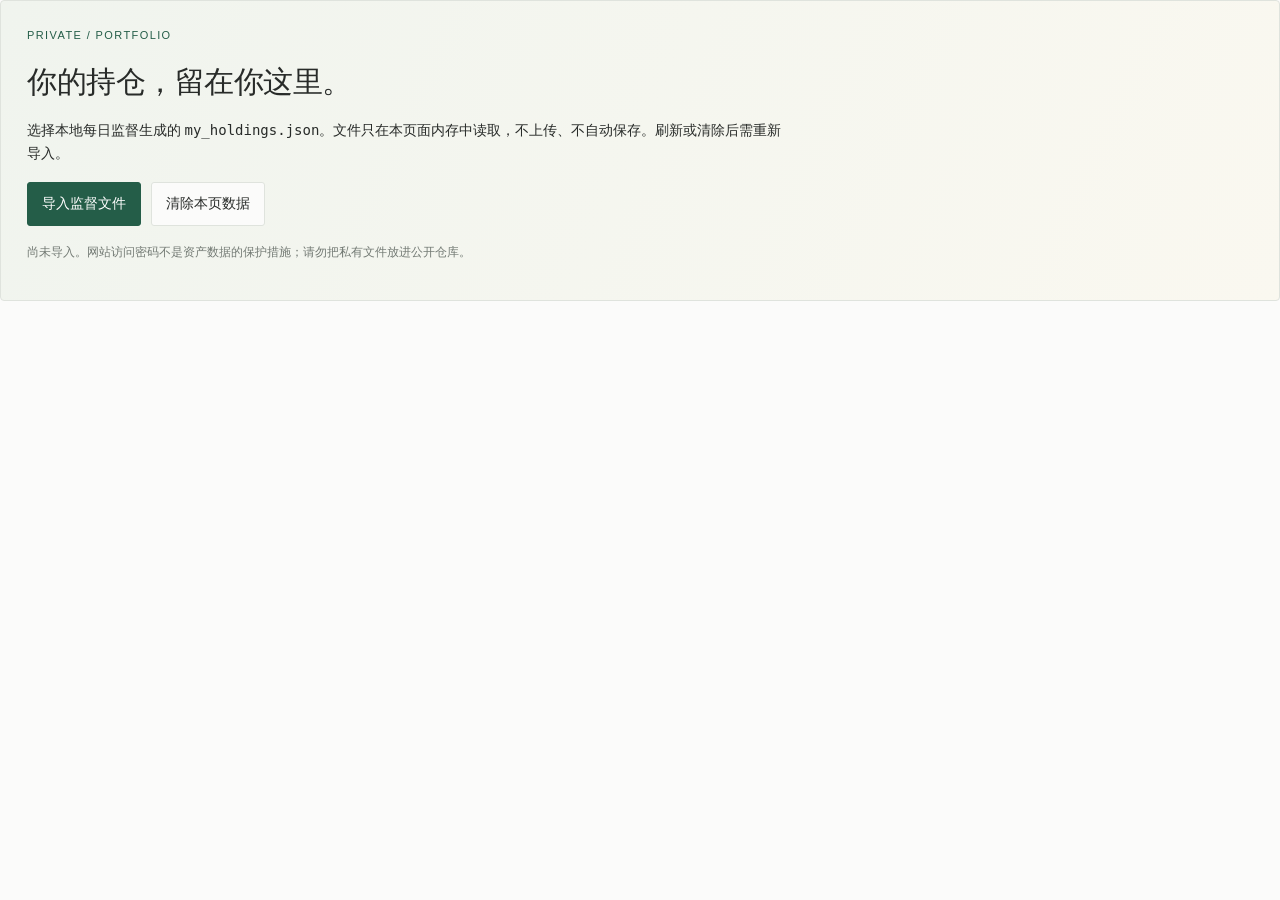
==== holdings.html @ e1827f98 "Add isolated private portfolio supervision viewer" ====
<!doctype html>
<html lang="zh-CN">
<head>
  <meta charset="utf-8">
  <meta name="viewport" content="width=device-width,initial-scale=1">
  <meta http-equiv="Content-Security-Policy" content="default-src 'none'; script-src 'self'; style-src 'self'; connect-src 'none'; img-src 'none'; font-src 'none'; form-action 'none'; base-uri 'none'">
  <title>我的持仓 · 私有查看器</title>
  <link rel="stylesheet" href="./holdings.css">
</head>
<body>
  <section class="import-panel" aria-labelledby="importTitle">
    <p class="kicker">PRIVATE / PORTFOLIO</p>
    <h1 id="importTitle">你的持仓，留在你这里。</h1>
    <p>选择本地每日监督生成的 <code>my_holdings.json</code>。文件只在本页面内存中读取，不上传、不自动保存。刷新或清除后需重新导入。</p>
    <div class="import-controls"><label class="file-button">导入监督文件<input id="fileInput" type="file" accept=".json,application/json"></label><button id="clear" type="button">清除本页数据</button></div>
    <p id="message" role="status" aria-live="polite">尚未导入。网站访问密码不是资产数据的保护措施；请勿把私有文件放进公开仓库。</p>
  </section>
  <main id="report" hidden>
    <div class="report-meta" id="meta"></div>
    <section class="metrics" aria-label="账户与风险预算">
      <article><span>已确认基准资产</span><strong id="baseline"></strong><small>含现金，不是实时自动估值</small></article>
      <article><span>允许亏损边界</span><strong id="budget"></strong><small>不是保本或止损保证</small></article>
      <article><span>基准后净亏损</span><strong id="loss"></strong><small>已扣除累计外部入出金</small></article>
      <article><span>剩余亏损预算</span><strong id="remaining"></strong><small id="lossStatus"></small></article>
    </section>
    <section class="risk-panel"><p class="kicker">01 / DAILY PRIORITIES</p><h2>今天先看这些</h2><p id="riskChange"></p><p id="scenario"></p><p id="dataNote" class="muted"></p><div id="priorities"></div><p id="plan" class="plan"></p></section>
    <section class="positions-panel"><div class="section-title"><div><p class="kicker">02 / FULL HOLDINGS</p><h2>完整资产清单</h2></div><span id="count"></span></div>
      <div class="filters"><label>搜索<input id="search" type="search" placeholder="名称或代码"></label><label>账户<select id="account"><option value="">全部账户</option></select></label><label>范围<select id="scope"><option value="">全部资产</option><option value="research">参与监督</option><option value="excluded">仅资产核算</option></select></label></div>
      <div class="table-scroll"><table><thead><tr><th>资产 / 代码</th><th>账户</th><th>基准金额 / 占比</th><th>持仓收益</th><th>建议 / 数据日期</th></tr></thead><tbody id="positions"></tbody></table></div>
      <p id="empty" hidden>没有匹配的资产。</p><p class="muted">同代码在不同账户保留独立记录，风险判断合并计算。历史持仓收益不是基准后的净亏损；累计收益不混入持仓收益。金额不会随网页行情自动变化。</p>
    </section>
    <details><summary>数据不足与异常</summary><ul id="issues"></ul></details>
    <footer>不是正式投资建议。交易前核对赎回费、申购状态、限购、持有不足7天的份额、公告、成交/确认时间、可卖数量、停牌与自身风险承受能力。无充分证据不交易。</footer>
  </main>
  <script src="./holdings-model.js"></script><script src="./holdings.js"></script>
</body>
</html>
---- holdings.css ----
:root{--ink:#282b29;--muted:#737a74;--line:#dfe3dd;--green:#245d48;--paper:#fbfbfa;--warm:#f4f3ed}*{box-sizing:border-box}body{margin:0;background:var(--paper);color:var(--ink);font:14px/1.7 Georgia,"Songti SC","SimSun",serif}h1,h2,p{margin:0 0 12px}h1{font-size:30px;font-weight:500;letter-spacing:-.5px}h2{font-size:23px;font-weight:500}.kicker{font:11px/1.5 Verdana,sans-serif;letter-spacing:1.4px;color:var(--green)}.import-panel{padding:26px;background:linear-gradient(115deg,#f0f4ee,#faf8f0);border:1px solid var(--line);border-radius:4px}.import-panel p{max-width:760px}button,.file-button{font:inherit;border:1px solid var(--line);padding:9px 14px;background:var(--paper);color:var(--ink);border-radius:3px;cursor:pointer}.file-button{background:var(--green);color:white;display:inline-block;border-color:var(--green);position:relative}.file-button:focus-within{outline:3px solid #90b9a0}.file-button input{position:absolute;inset:0;opacity:0;cursor:pointer;width:100%}button:focus-visible,input:focus-visible,select:focus-visible{outline:3px solid #90b9a0;outline-offset:2px}.import-controls{display:flex;gap:10px;flex-wrap:wrap;margin:16px 0}#message{font-size:12px;color:var(--muted)}.report-meta{color:var(--muted);margin:20px 0 8px}.metrics{display:grid;grid-template-columns:repeat(4,minmax(0,1fr));border-top:1px solid var(--ink);border-bottom:1px solid var(--line)}.metrics article{padding:20px 12px;border-right:1px solid var(--line)}.metrics article:last-child{border:0}.metrics span,.metrics small{display:block;color:var(--muted);font-size:12px}.metrics strong{display:block;font:26px/1.4 Georgia,serif;margin:8px 0}.risk-panel,.positions-panel{margin-top:30px}.priority{padding:16px 0;border-bottom:1px solid var(--line)}.priority strong{display:block}.priority p{margin:4px 0}.plan{padding:14px;background:var(--warm);margin-top:20px}.muted{color:var(--muted);font-size:12px}.section-title{display:flex;justify-content:space-between;align-items:center}.filters{display:flex;gap:14px;flex-wrap:wrap;margin:12px 0}.filters label{font-size:12px;color:var(--muted)}.filters input,.filters select{display:block;border:1px solid var(--line);background:white;font:14px/1.5 Georgia,"SimSun",serif;padding:8px;min-height:38px}.table-scroll{overflow:auto;max-height:580px;border-top:1px solid var(--ink)}table{border-collapse:collapse;width:100%;min-width:710px;text-align:left}th{position:sticky;top:0;background:var(--warm);color:var(--muted);font-weight:400;font-size:12px}td,th{padding:12px 10px;border-bottom:1px solid var(--line);vertical-align:top}td strong,td small{display:block}td small{font-size:12px;color:var(--muted)}td:nth-child(3),td:nth-child(4){font-family:Georgia,serif;white-space:nowrap}details{margin:24px 0}footer{padding:20px 0;border-top:1px solid var(--line);font-size:12px;color:var(--muted)}[hidden]{display:none!important}@media(max-width:700px){.import-panel{padding:18px}h1{font-size:25px}.metrics{grid-template-columns:repeat(2,minmax(0,1fr))}.metrics strong{font-size:22px}.metrics article{border-bottom:1px solid var(--line)}.filters label:first-child{width:100%}.filters input{width:100%}.filters label{flex:1}.filters select{width:100%}.table-scroll{max-height:620px}.section-title{align-items:end}.section-title h2{font-size:21px}}
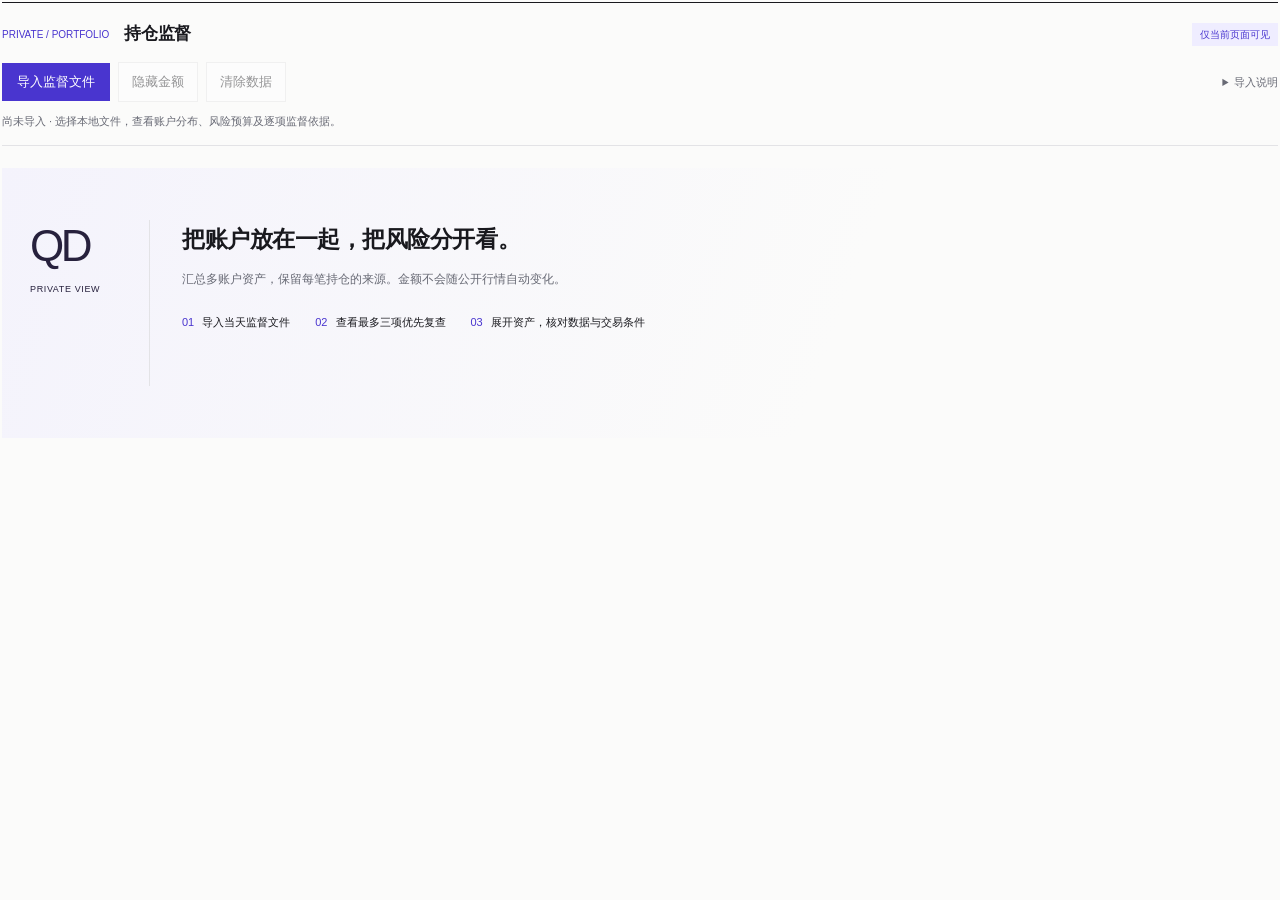
==== commit 438c26ac: "Upgrade private holdings UI to QD observation canvas" ====
--- a/holdings.html
+++ b/holdings.html
@@ -4,32 +4,40 @@
   <meta charset="utf-8">
   <meta name="viewport" content="width=device-width,initial-scale=1">
   <meta http-equiv="Content-Security-Policy" content="default-src 'none'; script-src 'self'; style-src 'self'; connect-src 'none'; img-src 'none'; font-src 'none'; form-action 'none'; base-uri 'none'">
-  <title>我的持仓 · 私有查看器</title>
+  <title>我的持仓 · QD个人观察台</title>
   <link rel="stylesheet" href="./holdings.css">
 </head>
 <body>
-  <section class="import-panel" aria-labelledby="importTitle">
-    <p class="kicker">PRIVATE / PORTFOLIO</p>
-    <h1 id="importTitle">你的持仓，留在你这里。</h1>
-    <p>选择本地每日监督生成的 <code>my_holdings.json</code>。文件只在本页面内存中读取，不上传、不自动保存。刷新或清除后需重新导入。</p>
-    <div class="import-controls"><label class="file-button">导入监督文件<input id="fileInput" type="file" accept=".json,application/json"></label><button id="clear" type="button">清除本页数据</button></div>
-    <p id="message" role="status" aria-live="polite">尚未导入。网站访问密码不是资产数据的保护措施；请勿把私有文件放进公开仓库。</p>
+  <h1 class="sr-only">我的持仓：私有每日监督</h1>
+  <header class="import-panel">
+    <div class="import-heading"><div><span class="section-index">PRIVATE / PORTFOLIO</span><h2>持仓监督</h2></div><span class="privacy-tag">仅当前页面可见</span></div>
+    <div class="import-controls"><label class="file-button">导入监督文件<input id="fileInput" type="file" accept=".json,application/json" aria-label="导入监督文件"></label><button id="mask" type="button" aria-pressed="false" disabled>隐藏金额</button><button id="clear" type="button" disabled>清除数据</button><details class="import-help"><summary>导入说明</summary><p>选择本地每日监督生成的 <code>my_holdings.json</code>。只在内存中读取，不上传、不自动保存，刷新或关闭后需重新导入。网站访问密码不是资产数据的保护措施，请勿把私有文件放进公开仓库。</p></details></div>
+    <p id="message" role="status" aria-live="polite">尚未导入 · 选择本地文件，查看账户分布、风险预算及逐项监督依据。</p>
+  </header>
+  <section id="welcome" class="welcome" aria-label="导入前说明">
+    <div class="welcome-mark" aria-hidden="true">QD<span>PRIVATE VIEW</span></div><div><h2>把账户放在一起，把风险分开看。</h2><p>汇总多账户资产，保留每笔持仓的来源。金额不会随公开行情自动变化。</p><ol><li><b>01</b>导入当天监督文件</li><li><b>02</b>查看最多三项优先复查</li><li><b>03</b>展开资产，核对数据与交易条件</li></ol></div>
   </section>
   <main id="report" hidden>
-    <div class="report-meta" id="meta"></div>
+    <div class="report-meta"><span id="meta"></span><span id="runStatus" class="status-tag"></span></div>
     <section class="metrics" aria-label="账户与风险预算">
-      <article><span>已确认基准资产</span><strong id="baseline"></strong><small>含现金，不是实时自动估值</small></article>
-      <article><span>允许亏损边界</span><strong id="budget"></strong><small>不是保本或止损保证</small></article>
-      <article><span>基准后净亏损</span><strong id="loss"></strong><small>已扣除累计外部入出金</small></article>
-      <article><span>剩余亏损预算</span><strong id="remaining"></strong><small id="lossStatus"></small></article>
+      <article><span>已确认基准资产 · 元</span><strong id="baseline"></strong><small>含现金，不是实时自动估值</small></article>
+      <article><span>允许亏损边界 · 元</span><strong id="budget"></strong><small>不是保本或止损保证</small></article>
+      <article><span>基准后净亏损 · 元</span><strong id="loss"></strong><small>已扣除累计外部入出金</small></article>
+      <article><span>剩余亏损预算 · 元</span><strong id="remaining" class="accent-number"></strong><small id="lossStatus"></small></article>
     </section>
-    <section class="risk-panel"><p class="kicker">01 / DAILY PRIORITIES</p><h2>今天先看这些</h2><p id="riskChange"></p><p id="scenario"></p><p id="dataNote" class="muted"></p><div id="priorities"></div><p id="plan" class="plan"></p></section>
-    <section class="positions-panel"><div class="section-title"><div><p class="kicker">02 / FULL HOLDINGS</p><h2>完整资产清单</h2></div><span id="count"></span></div>
-      <div class="filters"><label>搜索<input id="search" type="search" placeholder="名称或代码"></label><label>账户<select id="account"><option value="">全部账户</option></select></label><label>范围<select id="scope"><option value="">全部资产</option><option value="research">参与监督</option><option value="excluded">仅资产核算</option></select></label></div>
-      <div class="table-scroll"><table><thead><tr><th>资产 / 代码</th><th>账户</th><th>基准金额 / 占比</th><th>持仓收益</th><th>建议 / 数据日期</th></tr></thead><tbody id="positions"></tbody></table></div>
-      <p id="empty" hidden>没有匹配的资产。</p><p class="muted">同代码在不同账户保留独立记录，风险判断合并计算。历史持仓收益不是基准后的净亏损；累计收益不混入持仓收益。金额不会随网页行情自动变化。</p>
+    <div class="overview-grid">
+      <section class="risk-panel" aria-labelledby="riskTitle"><div class="section-title"><h2 id="riskTitle"><span class="section-index">01 /</span> 今日优先复查</h2><span class="muted">最多3项 · 每天1小时</span></div><p id="riskChange"></p><div class="budget-line"><span id="budgetLabel"></span><progress id="budgetMeter" max="100" value="0" aria-label="亏损预算使用比例"></progress></div><div id="priorities"></div><details class="support-note"><summary>压力情景与数据口径</summary><p id="scenario"></p><p id="dataNote"></p><p id="lossNote"></p></details><details class="support-note"><summary>我的每日复查安排</summary><p id="plan"></p></details></section>
+      <section class="allocation-panel" aria-labelledby="allocationTitle"><div class="section-title"><h2 id="allocationTitle">账户分布</h2><span class="muted">占全部基准资产</span></div><div id="allocation"></div><p class="muted">点击账户可筛选下方清单。上方风险预算始终为完整组合口径。</p><p id="cashNote" class="muted"></p></section>
+    </div>
+    <section id="positionsSection" class="positions-panel" aria-labelledby="positionsTitle">
+      <div class="section-title"><h2 id="positionsTitle">资产清单 <span id="count" class="heading-count"></span></h2><button id="resetFilters" class="text-button" type="button">恢复全部</button></div>
+      <div class="filters"><div class="search-sort"><label class="search-box"><span class="sr-only">搜索资产</span><span class="search-glyph" aria-hidden="true">⌕</span><input id="search" type="search" placeholder="搜索名称、代码或账户" autocomplete="off"></label><label><span class="sr-only">资产排序</span><select id="sort"><option value="amount-desc">金额 ↓</option><option value="amount-asc">金额 ↑</option><option value="profit-asc">持仓收益 ↑</option><option value="profit-desc">持仓收益 ↓</option><option value="name">名称</option></select></label></div><div class="selectors"><label><span class="sr-only">账户</span><select id="account"><option value="">全部账户</option></select></label><label><span class="sr-only">监督范围</span><select id="scope"><option value="">全部范围</option><option value="research">参与监督</option><option value="excluded">仅资产核算</option></select></label></div></div>
+      <div id="types" class="type-filters" role="group" aria-label="资产类别"><button type="button" data-type="" aria-pressed="true">全部</button><button type="button" data-type="stock" aria-pressed="false">股票</button><button type="button" data-type="fund" aria-pressed="false">基金</button><button type="button" data-type="etf" aria-pressed="false">ETF</button><button type="button" data-type="gold" aria-pressed="false">黄金</button><button type="button" data-type="other" aria-pressed="false">其他核算</button></div>
+      <div class="list-head"><span>资产 / 账户 · 点击展开依据</span><span>基准金额 / 持仓收益</span></div><div id="positions" class="asset-list"></div>
+      <div id="empty" class="empty-result" hidden><p>没有匹配的资产</p><button id="emptyReset" type="button">清除筛选</button></div>
+      <p class="muted list-note" id="filterSummary" aria-live="polite"></p><p class="muted">同代码跨账户保留独立记录，风险判断合并计算。历史持仓收益不是基准后净亏损；累计收益单独标注。金额是截图基准，不随网页行情重估。</p>
     </section>
-    <details><summary>数据不足与异常</summary><ul id="issues"></ul></details>
+    <details class="issues-panel"><summary>数据不足与异常 <span id="issueCount"></span></summary><ul id="issues"></ul></details>
     <footer>不是正式投资建议。交易前核对赎回费、申购状态、限购、持有不足7天的份额、公告、成交/确认时间、可卖数量、停牌与自身风险承受能力。无充分证据不交易。</footer>
   </main>
   <script src="./holdings-model.js"></script><script src="./holdings.js"></script>
--- a/holdings.css
+++ b/holdings.css
@@ -1 +1,12 @@
-:root{--ink:#282b29;--muted:#737a74;--line:#dfe3dd;--green:#245d48;--paper:#fbfbfa;--warm:#f4f3ed}*{box-sizing:border-box}body{margin:0;background:var(--paper);color:var(--ink);font:14px/1.7 Georgia,"Songti SC","SimSun",serif}h1,h2,p{margin:0 0 12px}h1{font-size:30px;font-weight:500;letter-spacing:-.5px}h2{font-size:23px;font-weight:500}.kicker{font:11px/1.5 Verdana,sans-serif;letter-spacing:1.4px;color:var(--green)}.import-panel{padding:26px;background:linear-gradient(115deg,#f0f4ee,#faf8f0);border:1px solid var(--line);border-radius:4px}.import-panel p{max-width:760px}button,.file-button{font:inherit;border:1px solid var(--line);padding:9px 14px;background:var(--paper);color:var(--ink);border-radius:3px;cursor:pointer}.file-button{background:var(--green);color:white;display:inline-block;border-color:var(--green);position:relative}.file-button:focus-within{outline:3px solid #90b9a0}.file-button input{position:absolute;inset:0;opacity:0;cursor:pointer;width:100%}button:focus-visible,input:focus-visible,select:focus-visible{outline:3px solid #90b9a0;outline-offset:2px}.import-controls{display:flex;gap:10px;flex-wrap:wrap;margin:16px 0}#message{font-size:12px;color:var(--muted)}.report-meta{color:var(--muted);margin:20px 0 8px}.metrics{display:grid;grid-template-columns:repeat(4,minmax(0,1fr));border-top:1px solid var(--ink);border-bottom:1px solid var(--line)}.metrics article{padding:20px 12px;border-right:1px solid var(--line)}.metrics article:last-child{border:0}.metrics span,.metrics small{display:block;color:var(--muted);font-size:12px}.metrics strong{display:block;font:26px/1.4 Georgia,serif;margin:8px 0}.risk-panel,.positions-panel{margin-top:30px}.priority{padding:16px 0;border-bottom:1px solid var(--line)}.priority strong{display:block}.priority p{margin:4px 0}.plan{padding:14px;background:var(--warm);margin-top:20px}.muted{color:var(--muted);font-size:12px}.section-title{display:flex;justify-content:space-between;align-items:center}.filters{display:flex;gap:14px;flex-wrap:wrap;margin:12px 0}.filters label{font-size:12px;color:var(--muted)}.filters input,.filters select{display:block;border:1px solid var(--line);background:white;font:14px/1.5 Georgia,"SimSun",serif;padding:8px;min-height:38px}.table-scroll{overflow:auto;max-height:580px;border-top:1px solid var(--ink)}table{border-collapse:collapse;width:100%;min-width:710px;text-align:left}th{position:sticky;top:0;background:var(--warm);color:var(--muted);font-weight:400;font-size:12px}td,th{padding:12px 10px;border-bottom:1px solid var(--line);vertical-align:top}td strong,td small{display:block}td small{font-size:12px;color:var(--muted)}td:nth-child(3),td:nth-child(4){font-family:Georgia,serif;white-space:nowrap}details{margin:24px 0}footer{padding:20px 0;border-top:1px solid var(--line);font-size:12px;color:var(--muted)}[hidden]{display:none!important}@media(max-width:700px){.import-panel{padding:18px}h1{font-size:25px}.metrics{grid-template-columns:repeat(2,minmax(0,1fr))}.metrics strong{font-size:22px}.metrics article{border-bottom:1px solid var(--line)}.filters label:first-child{width:100%}.filters input{width:100%}.filters label{flex:1}.filters select{width:100%}.table-scroll{max-height:620px}.section-title{align-items:end}.section-title h2{font-size:21px}}
+/* Match QD's existing quiet data canvas; keep private rendering self-contained. */
+.priority-head button span:not(:first-child){color:var(--ink);font-size:12px;font-weight:600}
+:root{--bg:#fbfbfa;--surface:#fff;--ink:#19191e;--muted:#686a75;--line:#e3e3e6;--accent:#4935cf;--accent-soft:#efedff;--rise:#c54858;--fall:#16876e;--amber:#a87326}
+*{box-sizing:border-box}body{margin:0;padding:2px;color:var(--ink);background:var(--bg);font:13px/1.7 "Microsoft YaHei UI","PingFang SC",sans-serif}h2,p{margin:0}h2{font-size:17px;font-weight:650;letter-spacing:-.02em}button,input,select,summary{font:inherit}button,input,select{border:1px solid var(--line);border-radius:0;background:var(--surface);color:var(--ink)}button,summary{cursor:pointer}button{padding:8px 13px;min-height:38px}button:hover:not(:disabled){color:var(--accent);background:var(--accent-soft)}button:disabled{opacity:.45;cursor:default}button:focus-visible,input:focus-visible,select:focus-visible,summary:focus-visible,.file-button:focus-within{outline:2px solid var(--accent);outline-offset:3px}.sr-only{position:absolute;width:1px;height:1px;padding:0;margin:-1px;overflow:hidden;clip:rect(0,0,0,0);white-space:nowrap;border:0}[hidden]{display:none!important}
+.import-panel{border-top:1px solid var(--ink);border-bottom:1px solid var(--line);padding:17px 0 14px}.import-heading,.section-title,.report-meta{display:flex;align-items:center;justify-content:space-between;gap:15px}.import-heading>div{display:flex;align-items:center;gap:15px}.section-index{font-size:10px;font-weight:500;color:var(--accent)}.privacy-tag{font-size:10px;color:var(--accent);background:var(--accent-soft);padding:3px 8px}.import-controls{display:flex;gap:8px;align-items:center;flex-wrap:wrap;margin-top:13px}.file-button{position:relative;display:inline-flex;align-items:center;min-height:38px;padding:7px 15px;color:white;background:var(--accent);cursor:pointer}.file-button input{position:absolute;inset:0;opacity:0;width:100%;cursor:pointer}.file-button:hover{background:#3925b6}.import-help{position:relative;margin-left:auto;font-size:11px;color:var(--muted)}.import-help summary{padding:9px 0}.import-help p{max-width:420px;margin-top:10px}.import-help[open]{flex-basis:100%;margin:0}#message{font-size:11px;color:var(--muted);margin-top:10px;overflow-wrap:anywhere}#message.error{color:var(--rise)}
+.welcome{display:grid;grid-template-columns:120px minmax(0,1fr);gap:32px;padding:52px 28px;min-height:270px;background:linear-gradient(110deg,#f4f3fc,transparent 65%);margin-top:22px}.welcome-mark{font-size:44px;letter-spacing:-.08em;line-height:1.2;color:#27213d;border-right:1px solid var(--line);padding-right:25px}.welcome-mark span{display:block;font-size:9px;letter-spacing:.07em;margin-top:12px}.welcome h2{font-size:23px;margin-bottom:10px}.welcome p{color:var(--muted);font-size:12px}.welcome ol{padding:0;margin:24px 0 0;list-style:none;display:flex;gap:25px;flex-wrap:wrap;font-size:11px}.welcome b{color:var(--accent);font-weight:500;margin-right:8px}
+.report-meta{font-size:10px;color:var(--muted);margin:18px 0 10px;flex-wrap:wrap}.status-tag{padding:2px 7px;background:var(--accent-soft);color:var(--accent)}.status-tag.warning{background:#faf2e5;color:var(--amber)}.metrics{display:grid;grid-template-columns:repeat(4,minmax(0,1fr));border-top:1px solid var(--ink);border-bottom:1px solid var(--line)}.metrics article{padding:20px 16px 20px 0;margin-right:20px;border-right:1px solid var(--line);min-width:0}.metrics article:last-child{border:0;margin:0}.metrics span,.metrics small{display:block;color:var(--muted);font-size:10px}.metrics strong{display:block;font-size:clamp(20px,2.3vw,31px);font-weight:500;letter-spacing:-.05em;font-variant-numeric:tabular-nums;margin:9px 0 5px;overflow-wrap:anywhere}.metrics .accent-number{color:var(--accent)}.overview-grid{display:grid;grid-template-columns:minmax(0,1.65fr) minmax(230px,.85fr);gap:36px;margin:30px 0}.section-title{margin-bottom:15px}.section-title .section-index{margin-right:7px}.muted{font-size:11px;color:var(--muted)}#riskChange{font-size:12px;margin-bottom:12px}.budget-line{display:flex;align-items:center;gap:15px;font-size:10px;color:var(--muted);margin-bottom:12px}.budget-line progress{flex:1;min-width:30px;height:4px;accent-color:var(--accent)}progress::-webkit-progress-bar{background:var(--line)}progress::-webkit-progress-value{background:var(--accent)}
+.priority{border-top:1px solid var(--line);padding:12px 0}.priority-head{display:flex;align-items:center;justify-content:space-between;gap:12px}.priority-head button{border:0;background:transparent;padding:2px 0;min-height:32px;text-align:left;font-size:12px;font-weight:600}.priority-head button:hover{background:transparent;text-decoration:underline}.priority-head button span{color:var(--muted);font-size:10px;font-weight:400;margin-right:6px}.badge{display:inline-block;max-width:240px;font-size:10px;padding:2px 6px;background:var(--accent-soft);color:var(--accent)}.badge.warning{background:#faf2e5;color:var(--amber)}.badge.neutral{background:#f0f0f2;color:var(--muted)}.priority>p{font-size:11px;color:var(--muted);margin-top:4px}.support-note{margin-top:12px;color:var(--muted);font-size:11px}.support-note summary{padding:4px 0}.support-note p{margin-top:8px;overflow-wrap:anywhere}.allocation-panel{border-left:1px solid var(--line);padding-left:26px}.allocation-panel>p{margin-top:13px}.account-row{border:0;border-top:1px solid var(--line);background:transparent;width:100%;text-align:left;padding:12px 0}.account-row[aria-pressed=true]{color:var(--accent);background:var(--accent-soft)}.account-row>span{display:flex;justify-content:space-between;gap:10px;font-size:11px}.account-row small{display:block;color:var(--muted);font-size:10px;margin-top:5px}.account-row meter{display:block;width:100%;height:5px;margin-top:9px;appearance:none}meter::-webkit-meter-bar{background:var(--line);border:0;border-radius:0;height:4px}meter::-webkit-meter-optimum-value{background:var(--accent)}meter::-moz-meter-bar{background:var(--accent)}
+.positions-panel{border-top:1px solid var(--ink);padding-top:18px;scroll-margin-top:15px}.heading-count{font-size:11px;font-weight:400;color:var(--muted);margin-left:8px}.text-button{border:0;background:transparent;min-height:32px;font-size:11px;padding:3px 0;color:var(--muted)}.filters{display:flex;justify-content:space-between;gap:15px;flex-wrap:wrap;margin-bottom:10px}.search-sort,.selectors{display:flex;gap:8px;align-items:center;min-width:0}.search-box{display:block;position:relative}.search-glyph{position:absolute;left:11px;top:5px;color:var(--accent);font-size:20px}.search-box input{height:38px;width:260px;max-width:100%;padding:6px 10px 6px 33px;font-size:11px}.filters select{min-height:38px;max-width:240px;padding:7px;font-size:11px}.type-filters{display:flex;gap:17px;border-bottom:1px solid var(--line);overflow-x:auto}.type-filters button{border:0;border-bottom:2px solid transparent;background:transparent;color:var(--muted);padding:8px 0;white-space:nowrap;font-size:11px}.type-filters button[aria-pressed=true]{color:var(--accent);border-bottom-color:var(--accent);font-weight:600}.list-head{display:flex;justify-content:space-between;font-size:10px;color:var(--muted);padding:12px 0;border-bottom:1px solid var(--line)}.asset-card{border-bottom:1px solid var(--line)}.asset-card>summary{list-style:none;display:grid;grid-template-columns:minmax(0,1fr) 190px;gap:18px;align-items:center;padding:18px 0}.asset-card>summary::-webkit-details-marker{display:none}.asset-card>summary:hover{background:#f8f7ff}.asset-name{font-size:12px;font-weight:600;display:block}.asset-name::before{content:'+';color:var(--accent);margin-right:10px;font-weight:400}.asset-card[open] .asset-name::before{content:'−'}.asset-meta{display:block;margin-top:6px;font-size:10px;color:var(--muted)}.asset-meta .badge{margin-left:8px}.asset-values{text-align:right;font-variant-numeric:tabular-nums}.asset-values strong{display:block;font-size:17px;font-weight:500;letter-spacing:-.03em}.asset-values small{display:block;font-size:11px;margin-top:4px}.positive{color:var(--rise)}.negative{color:var(--fall)}.asset-detail{border:1px solid var(--line);background:var(--surface);padding:20px;margin-bottom:18px;display:grid;grid-template-columns:minmax(0,1.3fr) minmax(0,1fr);gap:26px;animation:reveal .18s ease}.asset-detail h3{font-size:12px;margin:0 0 10px}.asset-detail p{font-size:11px;line-height:1.9;margin:8px 0;overflow-wrap:anywhere}.asset-detail dl{display:grid;grid-template-columns:110px minmax(0,1fr);font-size:11px;gap:8px 12px;margin:0}.asset-detail dt{color:var(--muted)}.asset-detail dd{margin:0;overflow-wrap:anywhere}.detail-note{color:var(--muted)}.list-note{padding:12px 0}.empty-result{text-align:center;padding:35px;color:var(--muted)}.empty-result button{margin-top:15px}.issues-panel{font-size:11px;margin:24px 0}.issues-panel summary{padding:12px 0;border-top:1px solid var(--line)}.issues-panel li{margin:7px 0;overflow-wrap:anywhere}footer{font-size:10px;color:var(--muted);border-top:1px solid var(--line);padding:17px 0 25px}
+@keyframes reveal{from{opacity:.4;transform:translateY(-3px)}to{opacity:1;transform:none}}@media(prefers-reduced-motion:reduce){.asset-detail{animation:none}}
+@media(max-width:900px){.metrics strong{font-size:23px}.metrics article{margin-right:10px;padding-right:8px}.overview-grid{gap:22px;grid-template-columns:minmax(0,1.4fr) minmax(190px,.8fr)}.allocation-panel{padding-left:18px}}
+@media(max-width:700px){body{padding:1px}.import-heading{align-items:flex-start}.import-heading>div{display:block}.section-index{font-size:9px}.import-heading h2{margin-top:4px}.privacy-tag{font-size:9px}.import-controls{gap:6px}button,.file-button{min-height:42px;font-size:11px;padding:8px 11px}.import-help{margin-left:0}.import-help summary{min-height:42px;display:flex;align-items:center}.welcome{grid-template-columns:1fr;gap:20px;padding:28px 15px}.welcome-mark{font-size:28px;border:0}.welcome-mark span{display:inline-block;margin-left:12px;font-size:9px}.welcome h2{font-size:18px}.welcome ol{display:grid;gap:12px;margin-top:20px}.metrics{grid-template-columns:repeat(2,minmax(0,1fr))}.metrics article{padding:13px 10px;margin:0;border-bottom:1px solid var(--line)}.metrics article:nth-child(2){border-right:0}.metrics article:nth-child(n+3){border-bottom:0}.metrics strong{font-size:22px;margin:6px 0}.metrics span,.metrics small{font-size:9px}.overview-grid{grid-template-columns:1fr;gap:22px;margin:22px 0}.allocation-panel{padding:0;border:0}.allocation-panel .section-title{margin-bottom:5px}.account-row{padding:10px 0}.section-title{gap:8px}.section-title h2{font-size:15px}.section-title>.muted{font-size:9px}.priority-head{align-items:flex-start}.priority-head button{font-size:11px}.badge{font-size:9px;max-width:150px}.priority p{font-size:10px}.search-sort{width:100%}.search-box{flex:1;min-width:0}.search-box input{width:100%;font-size:16px;min-height:42px}.filters{gap:8px}.filters select{min-height:42px;max-width:100%;font-size:12px}.selectors{width:100%}.selectors label{flex:1;min-width:0}.selectors select{width:100%}.type-filters{gap:22px}.type-filters button{min-height:42px;padding:8px 0}.asset-card>summary{grid-template-columns:minmax(0,1fr) 110px;gap:10px;padding:15px 0}.asset-name{font-size:11px;line-height:1.6}.asset-name::before{margin-right:5px}.asset-meta{font-size:9px;line-height:1.8}.asset-meta .badge{display:block;width:fit-content;margin:5px 0 0}.asset-values strong{font-size:15px}.asset-values small{font-size:10px}.asset-detail{grid-template-columns:1fr;gap:18px;padding:14px}.asset-detail dl{grid-template-columns:95px minmax(0,1fr);font-size:10px}.asset-detail p{font-size:10px}.list-head{font-size:9px}.support-note{font-size:10px}.report-meta{font-size:9px}.status-tag{white-space:nowrap}}
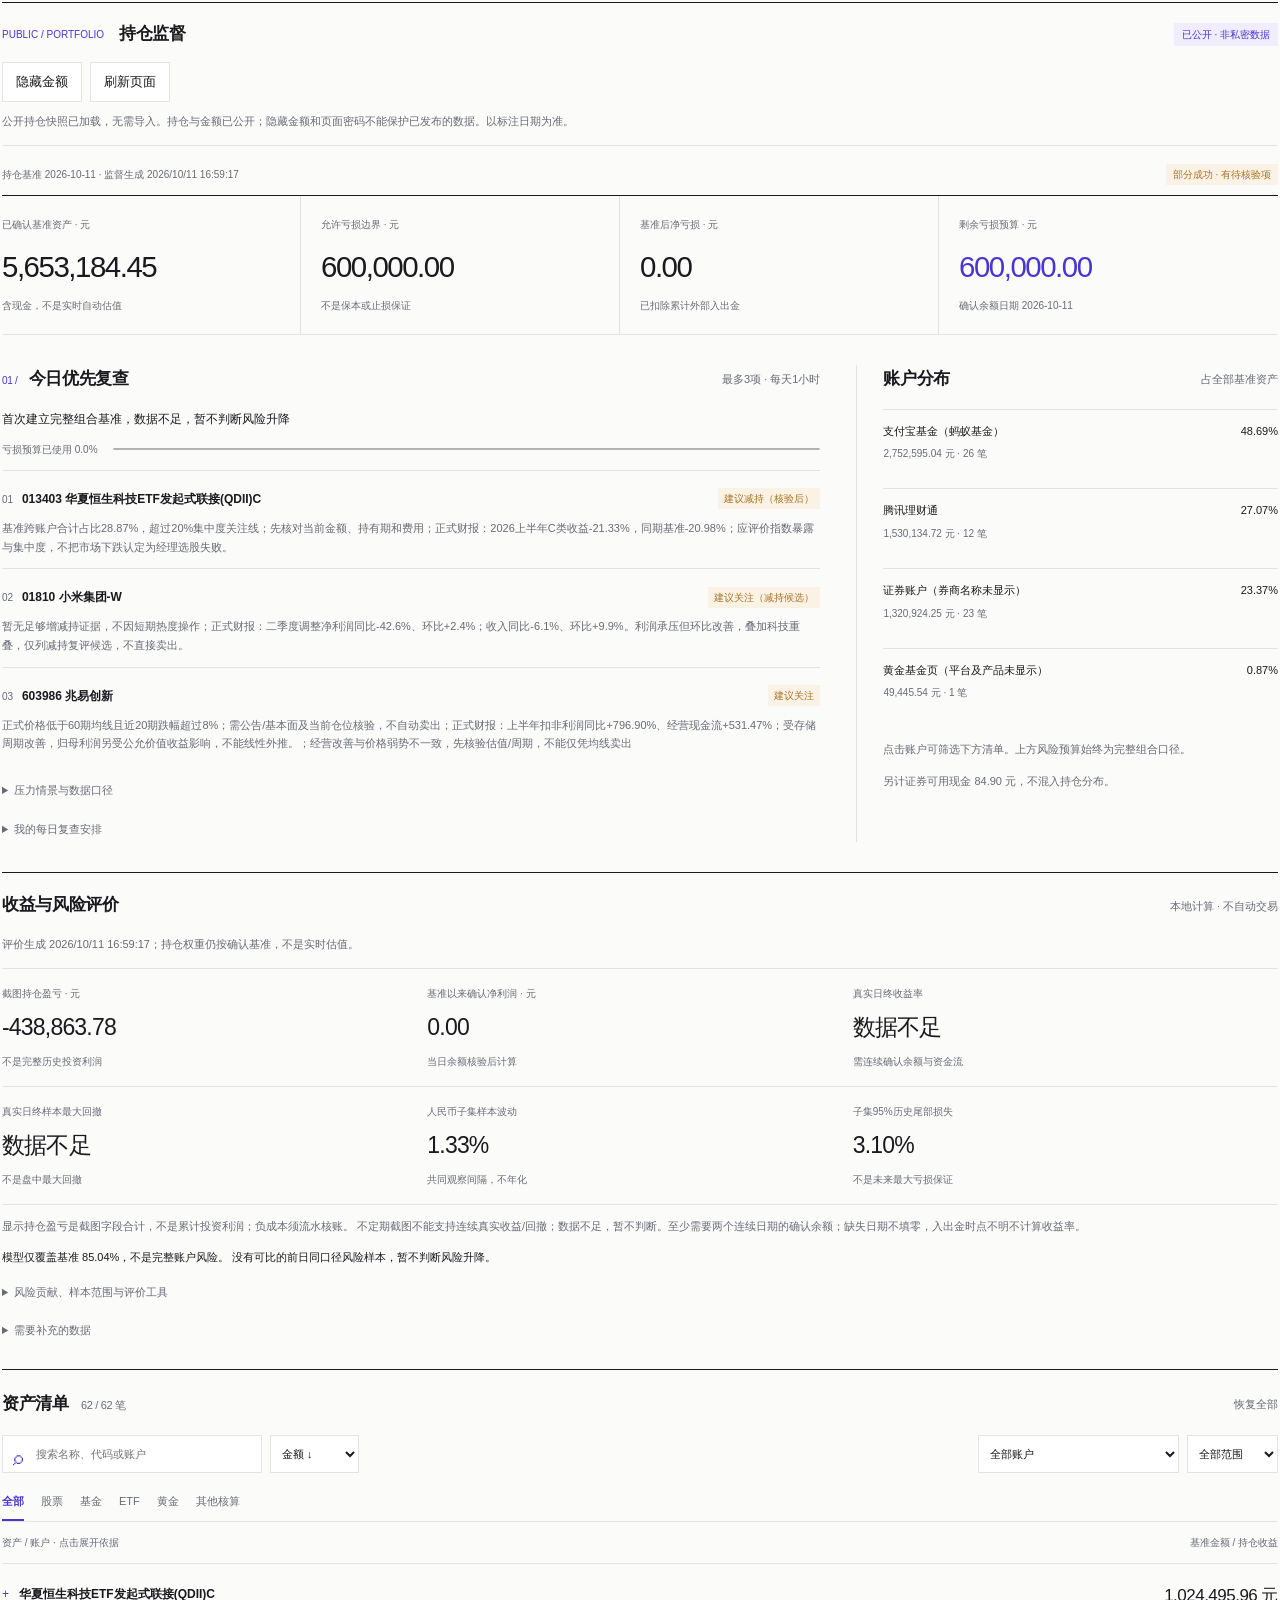
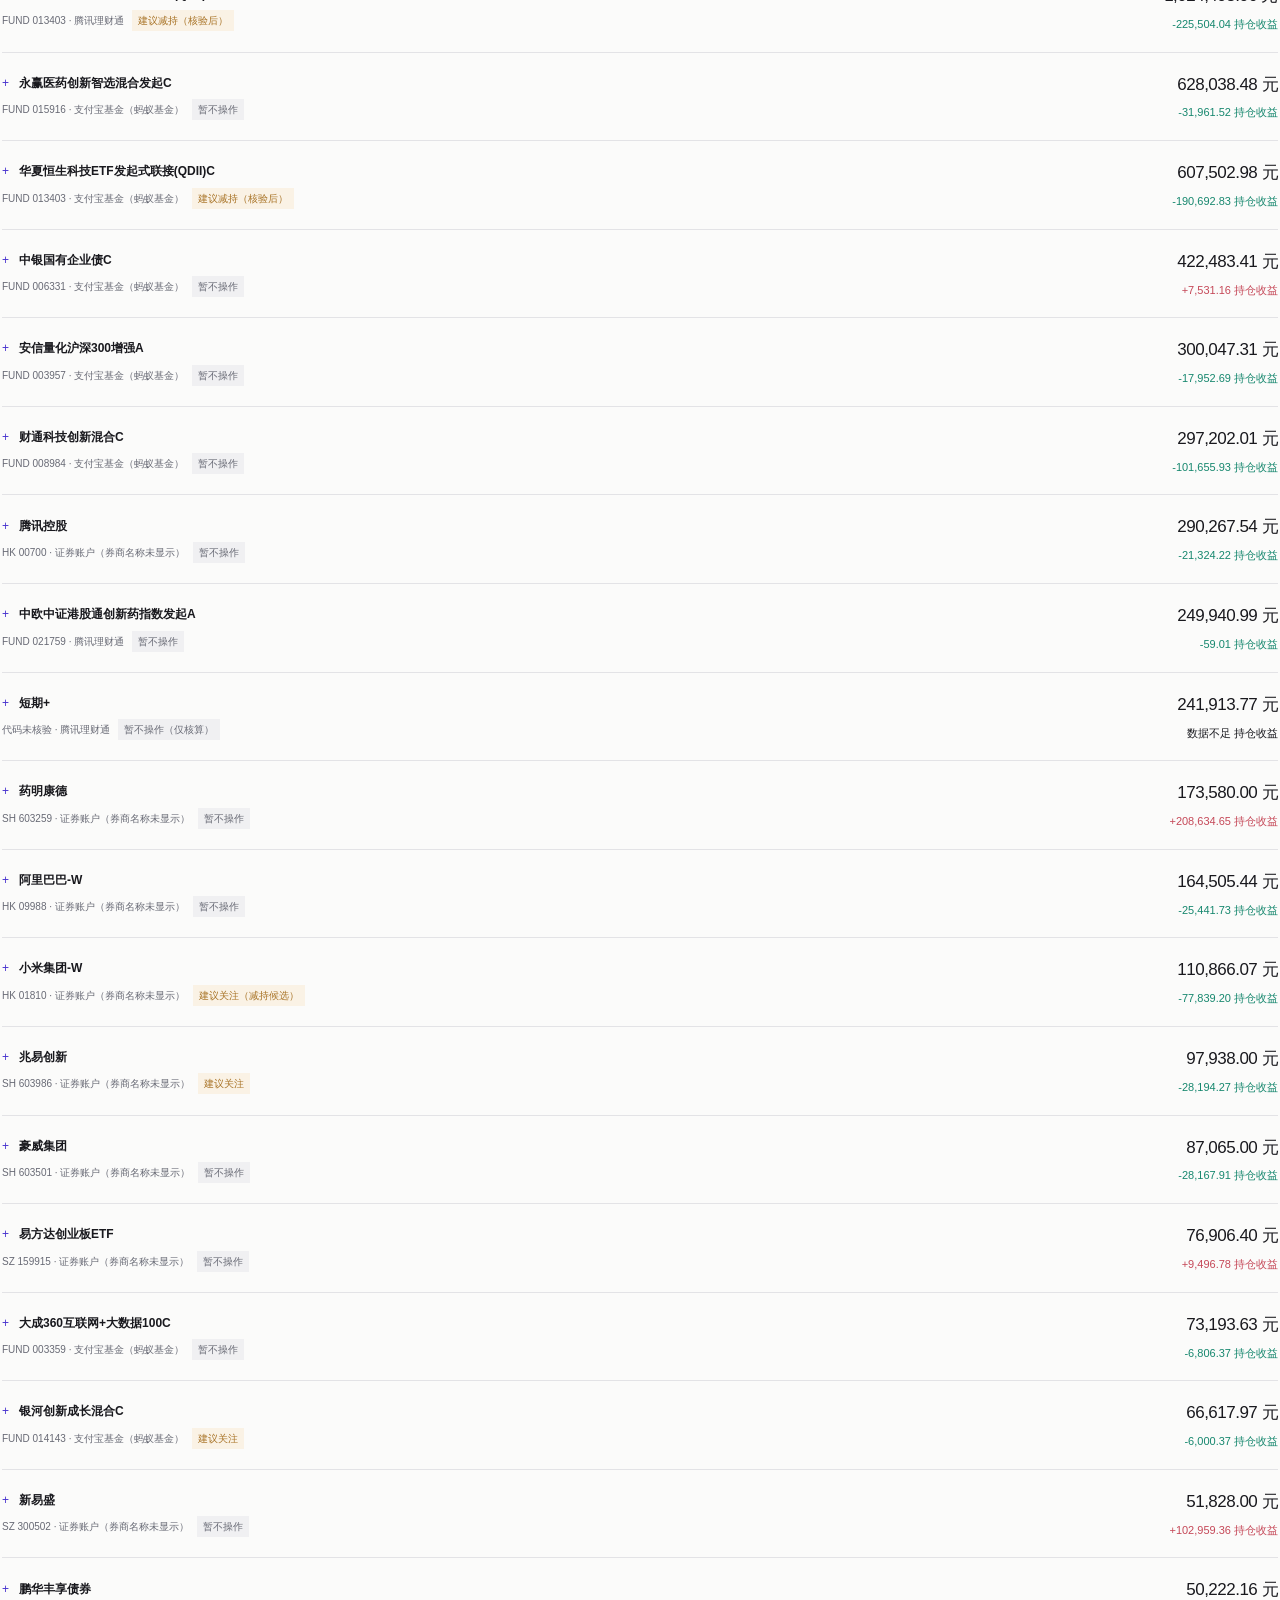
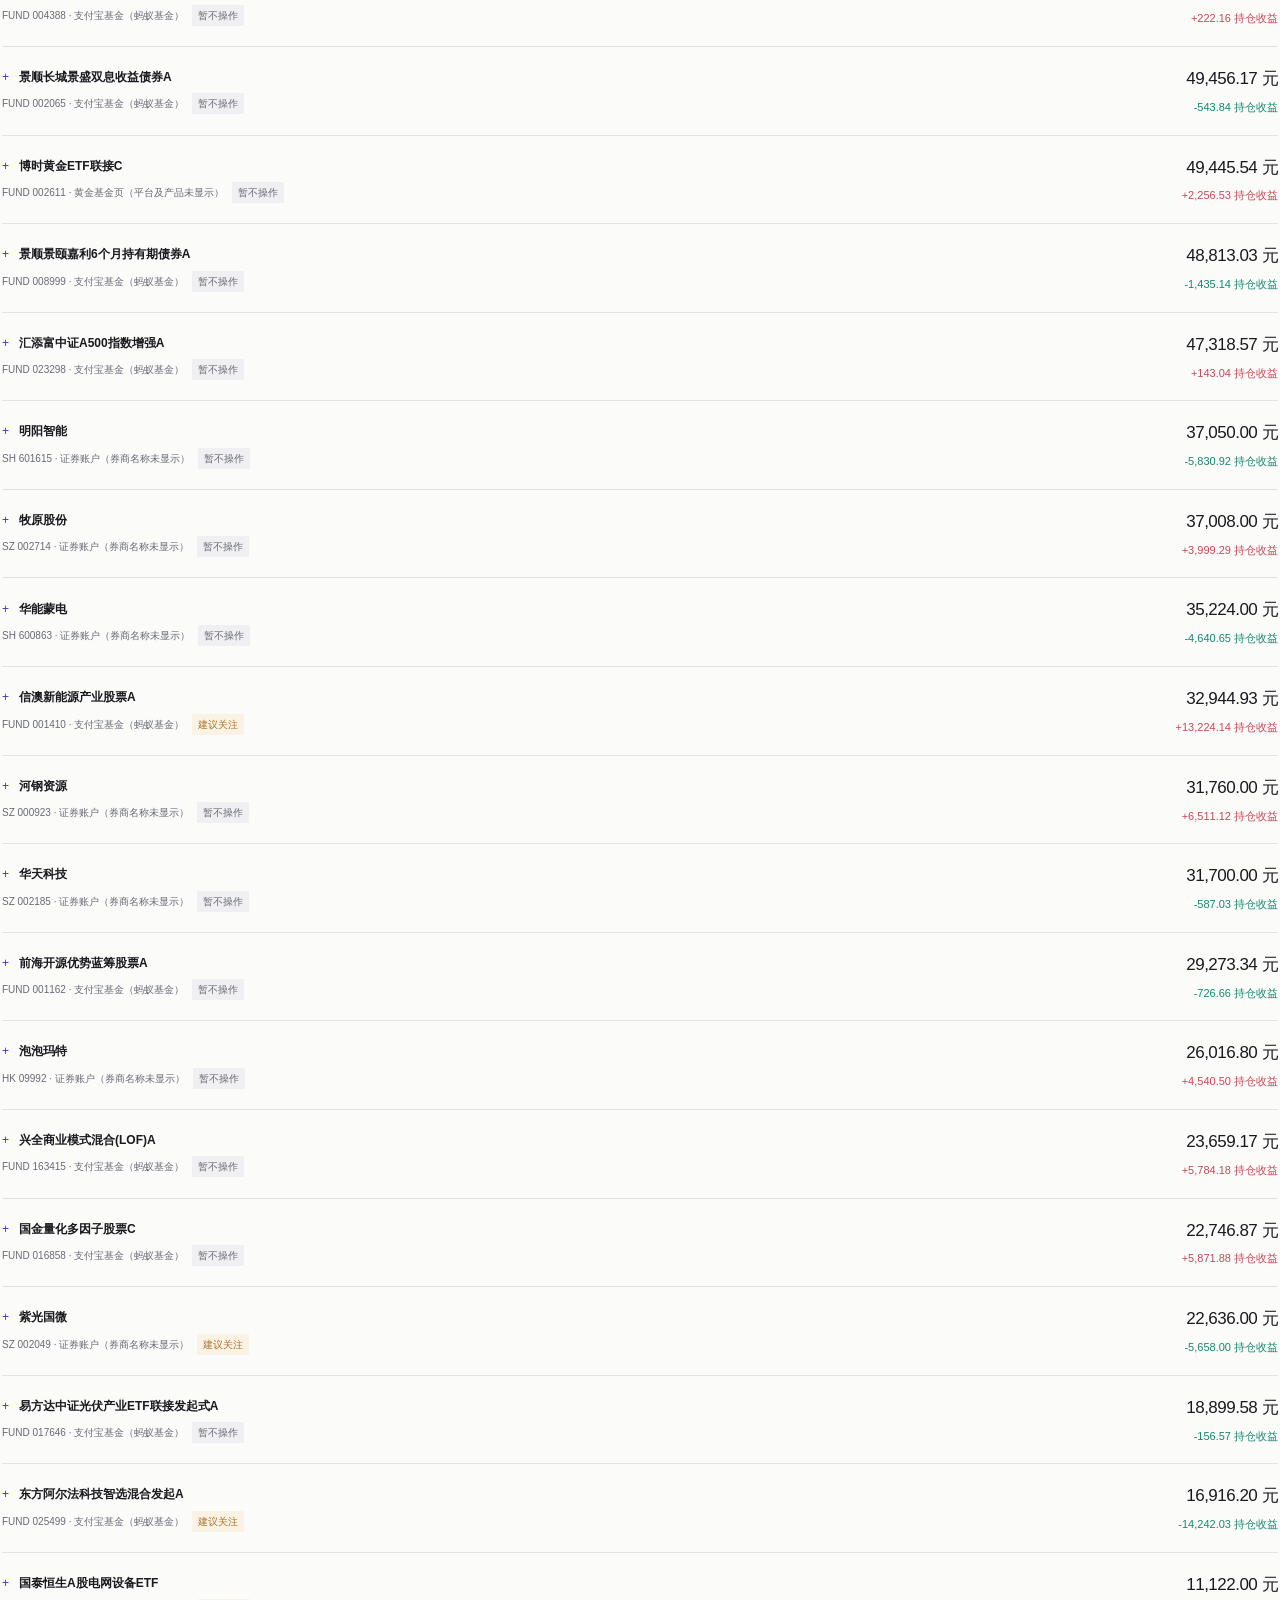
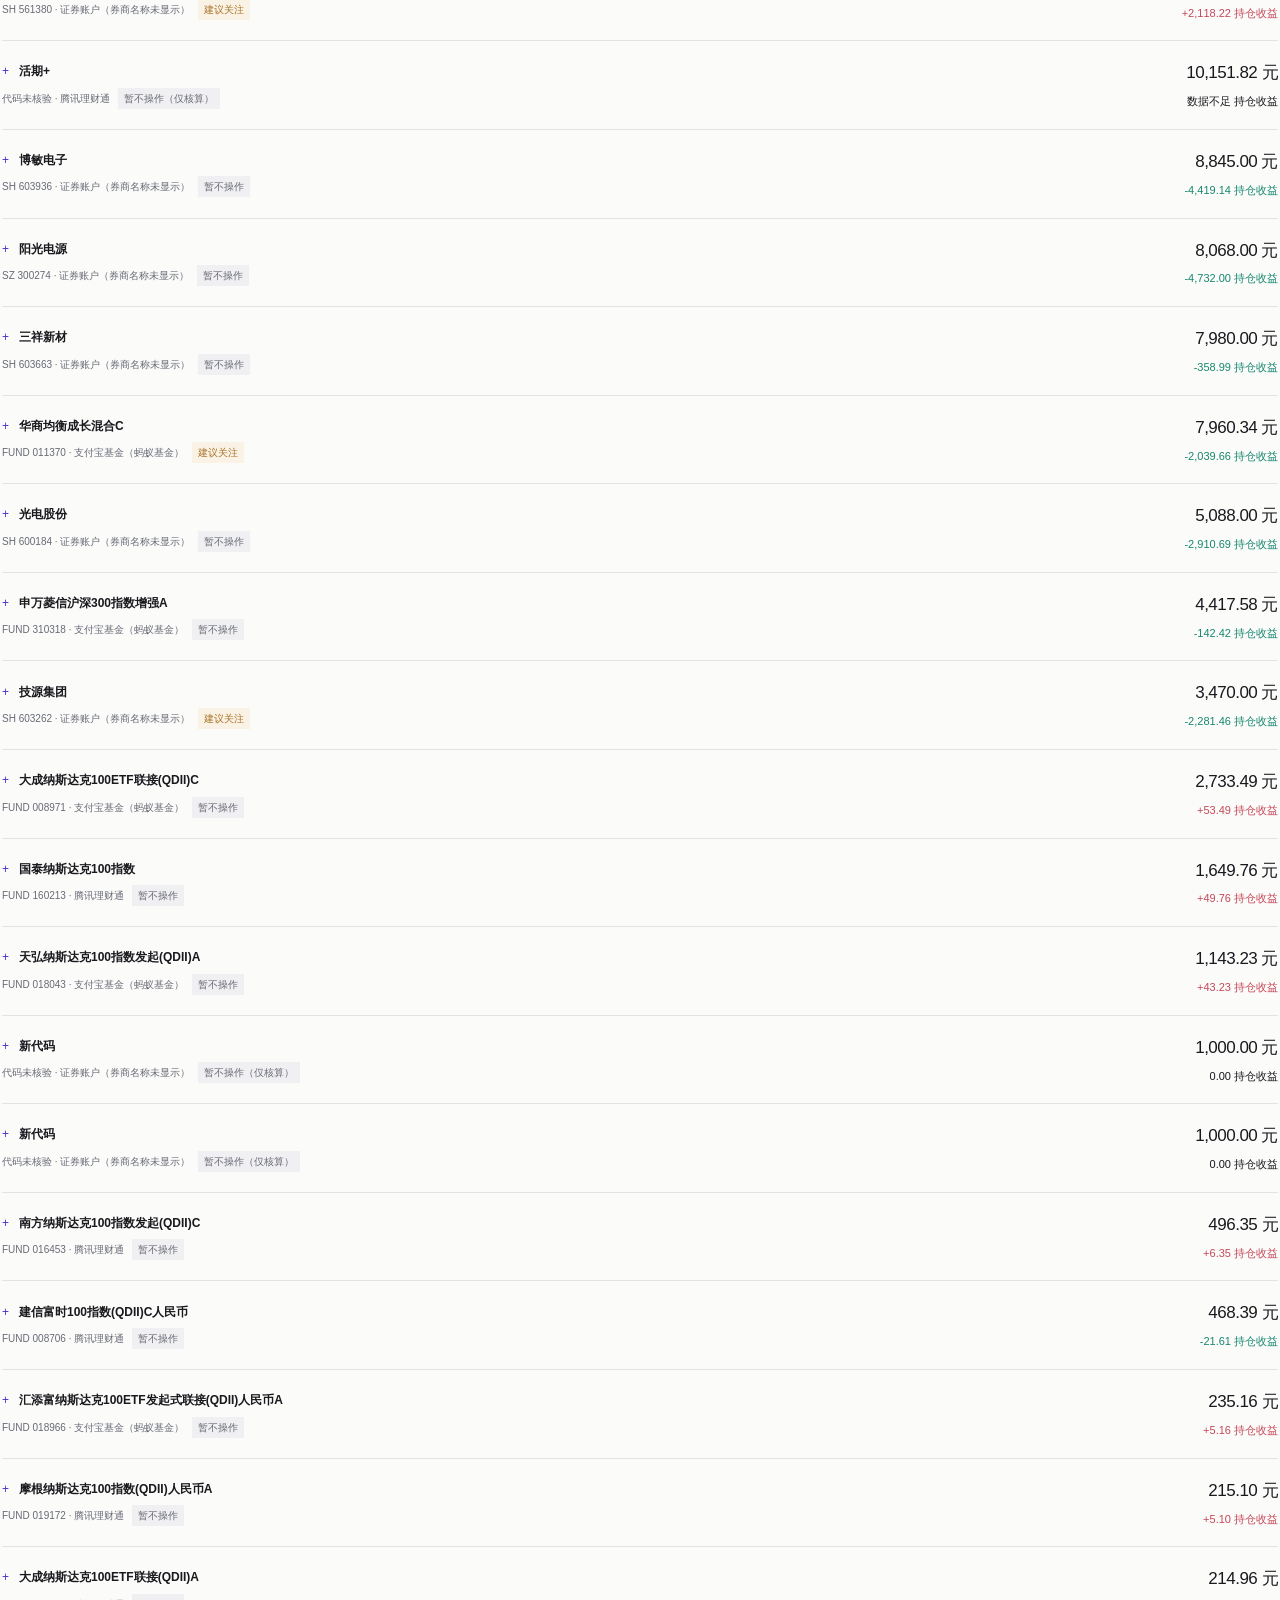
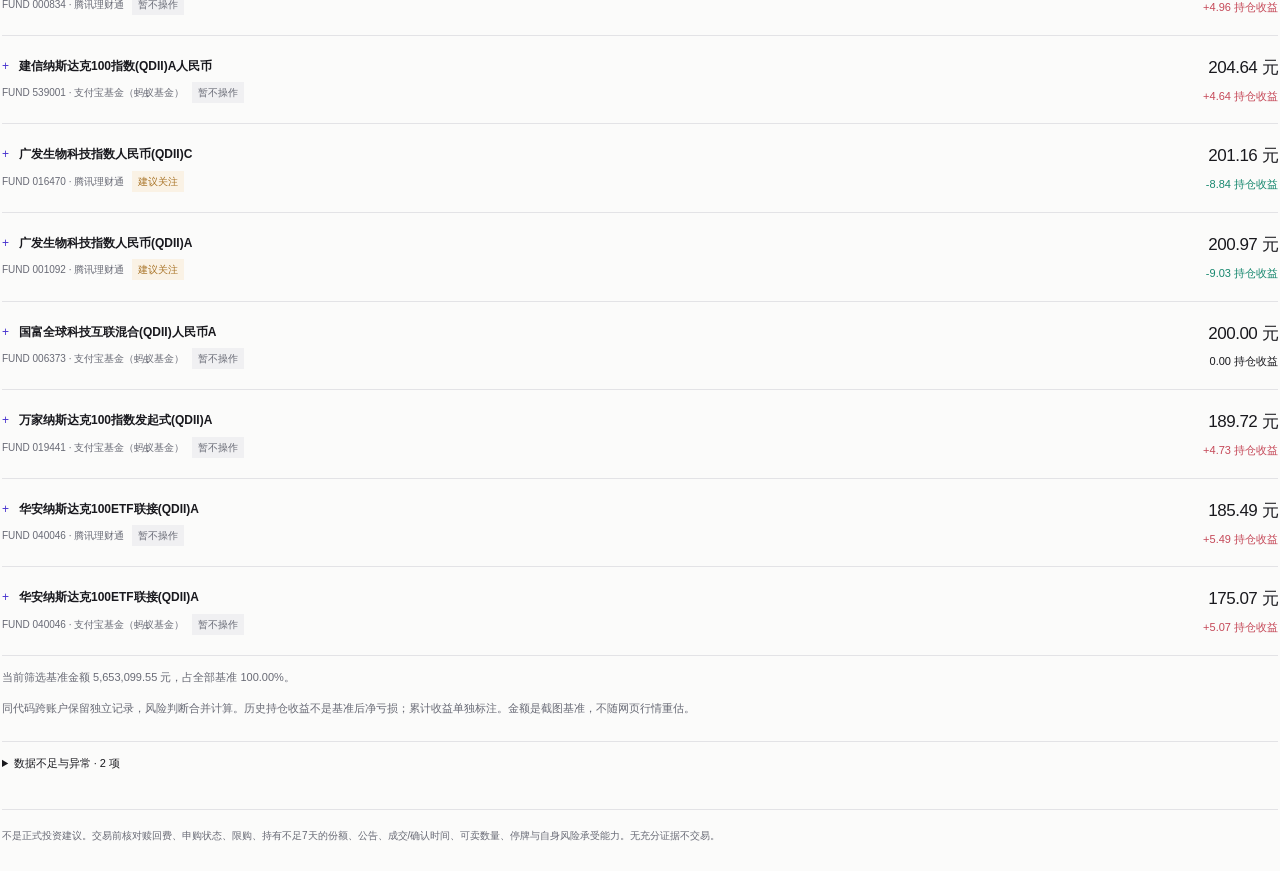
==== commit 7976445c: "Publish owner-authorized portfolio snapshot and updated supervision UI" ====
--- a/holdings.html
+++ b/holdings.html
@@ -11,7 +11,7 @@
   <h1 class="sr-only">我的持仓：私有每日监督</h1>
   <header class="import-panel">
     <div class="import-heading"><div><span class="section-index">PRIVATE / PORTFOLIO</span><h2>持仓监督</h2></div><span class="privacy-tag">仅当前页面可见</span></div>
-    <div class="import-controls"><label class="file-button">导入监督文件<input id="fileInput" type="file" accept=".json,application/json" aria-label="导入监督文件"></label><button id="mask" type="button" aria-pressed="false" disabled>隐藏金额</button><button id="clear" type="button" disabled>清除数据</button><details class="import-help"><summary>导入说明</summary><p>选择本地每日监督生成的 <code>my_holdings.json</code>。只在内存中读取，不上传、不自动保存，刷新或关闭后需重新导入。网站访问密码不是资产数据的保护措施，请勿把私有文件放进公开仓库。</p></details></div>
+    <div class="import-controls"><label class="file-button">导入监督文件<input id="fileInput" type="file" accept=".json,application/json" aria-label="导入监督文件"></label><button id="mask" type="button" aria-pressed="false" disabled>隐藏金额</button><button id="refreshLocal" type="button" hidden>刷新本机数据</button><button id="clear" type="button" disabled>清除数据</button><details class="import-help"><summary>导入说明</summary><p>选择本地每日监督生成的 <code>my_holdings.json</code>。只在内存中读取，不上传、不自动保存，刷新或关闭后需重新导入。网站访问密码不是资产数据的保护措施，请勿把私有文件放进公开仓库。</p></details></div>
     <p id="message" role="status" aria-live="polite">尚未导入 · 选择本地文件，查看账户分布、风险预算及逐项监督依据。</p>
   </header>
   <section id="welcome" class="welcome" aria-label="导入前说明">
@@ -29,6 +29,21 @@
       <section class="risk-panel" aria-labelledby="riskTitle"><div class="section-title"><h2 id="riskTitle"><span class="section-index">01 /</span> 今日优先复查</h2><span class="muted">最多3项 · 每天1小时</span></div><p id="riskChange"></p><div class="budget-line"><span id="budgetLabel"></span><progress id="budgetMeter" max="100" value="0" aria-label="亏损预算使用比例"></progress></div><div id="priorities"></div><details class="support-note"><summary>压力情景与数据口径</summary><p id="scenario"></p><p id="dataNote"></p><p id="lossNote"></p></details><details class="support-note"><summary>我的每日复查安排</summary><p id="plan"></p></details></section>
       <section class="allocation-panel" aria-labelledby="allocationTitle"><div class="section-title"><h2 id="allocationTitle">账户分布</h2><span class="muted">占全部基准资产</span></div><div id="allocation"></div><p class="muted">点击账户可筛选下方清单。上方风险预算始终为完整组合口径。</p><p id="cashNote" class="muted"></p></section>
     </div>
+    <section id="evaluationPanel" class="evaluation-panel" aria-labelledby="evaluationTitle">
+      <div class="section-title"><h2 id="evaluationTitle">收益与风险评价</h2><span class="muted">本地计算 · 不自动交易</span></div>
+      <p id="evaluationStatus" class="muted"></p>
+      <div class="evaluation-metrics">
+        <article><span>截图持仓盈亏 · 元</span><strong id="displayedProfit"></strong><small>不是完整历史投资利润</small></article>
+        <article><span>基准以来确认净利润 · 元</span><strong id="confirmedProfit"></strong><small>当日余额核验后计算</small></article>
+        <article><span>真实日终收益率</span><strong id="actualReturn"></strong><small>需连续确认余额与资金流</small></article>
+        <article><span>真实日终样本最大回撤</span><strong id="actualDrawdown"></strong><small>不是盘中最大回撤</small></article>
+        <article><span>人民币子集样本波动</span><strong id="modelVolatility"></strong><small>共同观察间隔，不年化</small></article>
+        <article><span>子集95%历史尾部损失</span><strong id="modelCvar"></strong><small>不是未来最大亏损保证</small></article>
+      </div>
+      <p id="performanceNote" class="muted evaluation-note"></p><p id="modelRiskChange" class="evaluation-note"></p>
+      <details class="support-note"><summary>风险贡献、样本范围与评价工具</summary><p id="riskModelNote"></p><ol id="riskContributors"></ol><p id="engineStatus"></p><p id="backtestGate"></p></details>
+      <details class="support-note"><summary>需要补充的数据</summary><ul id="dataRequests"></ul></details>
+    </section>
     <section id="positionsSection" class="positions-panel" aria-labelledby="positionsTitle">
       <div class="section-title"><h2 id="positionsTitle">资产清单 <span id="count" class="heading-count"></span></h2><button id="resetFilters" class="text-button" type="button">恢复全部</button></div>
       <div class="filters"><div class="search-sort"><label class="search-box"><span class="sr-only">搜索资产</span><span class="search-glyph" aria-hidden="true">⌕</span><input id="search" type="search" placeholder="搜索名称、代码或账户" autocomplete="off"></label><label><span class="sr-only">资产排序</span><select id="sort"><option value="amount-desc">金额 ↓</option><option value="amount-asc">金额 ↑</option><option value="profit-asc">持仓收益 ↑</option><option value="profit-desc">持仓收益 ↓</option><option value="name">名称</option></select></label></div><div class="selectors"><label><span class="sr-only">账户</span><select id="account"><option value="">全部账户</option></select></label><label><span class="sr-only">监督范围</span><select id="scope"><option value="">全部范围</option><option value="research">参与监督</option><option value="excluded">仅资产核算</option></select></label></div></div>
@@ -40,6 +55,7 @@
     <details class="issues-panel"><summary>数据不足与异常 <span id="issueCount"></span></summary><ul id="issues"></ul></details>
     <footer>不是正式投资建议。交易前核对赎回费、申购状态、限购、持有不足7天的份额、公告、成交/确认时间、可卖数量、停牌与自身风险承受能力。无充分证据不交易。</footer>
   </main>
+  <script src="./published-holdings.js"></script>
   <script src="./holdings-model.js"></script><script src="./holdings.js"></script>
 </body>
 </html>
--- a/holdings.css
+++ b/holdings.css
@@ -1,4 +1,6 @@
 /* Match QD's existing quiet data canvas; keep private rendering self-contained. */
+.evaluation-panel{border-top:1px solid var(--ink);padding:18px 0 25px;margin-top:25px}.evaluation-metrics{display:grid;grid-template-columns:repeat(3,minmax(0,1fr));gap:0;margin-top:14px;border-top:1px solid var(--line)}.evaluation-metrics article{padding:16px 18px 16px 0;border-bottom:1px solid var(--line);min-width:0}.evaluation-metrics span,.evaluation-metrics small{display:block;font-size:10px;color:var(--muted)}.evaluation-metrics strong{display:block;font-variant-numeric:tabular-nums;font-size:23px;font-weight:500;letter-spacing:-.035em;margin:6px 0;overflow-wrap:anywhere}.evaluation-note{margin-top:12px;font-size:11px;overflow-wrap:anywhere}.evaluation-panel ol,.evaluation-panel ul{padding-left:20px}.evaluation-panel li{margin:7px 0;overflow-wrap:anywhere}@media(max-width:700px){.evaluation-metrics{grid-template-columns:repeat(2,minmax(0,1fr))}.evaluation-metrics article{padding:13px 12px 13px 0}.evaluation-metrics strong{font-size:19px}.evaluation-metrics span,.evaluation-metrics small{font-size:9px}}
+.embedded-mode .file-button,.embedded-mode .import-help,.embedded-mode #clear{display:none}
 .priority-head button span:not(:first-child){color:var(--ink);font-size:12px;font-weight:600}
 :root{--bg:#fbfbfa;--surface:#fff;--ink:#19191e;--muted:#686a75;--line:#e3e3e6;--accent:#4935cf;--accent-soft:#efedff;--rise:#c54858;--fall:#16876e;--amber:#a87326}
 *{box-sizing:border-box}body{margin:0;padding:2px;color:var(--ink);background:var(--bg);font:13px/1.7 "Microsoft YaHei UI","PingFang SC",sans-serif}h2,p{margin:0}h2{font-size:17px;font-weight:650;letter-spacing:-.02em}button,input,select,summary{font:inherit}button,input,select{border:1px solid var(--line);border-radius:0;background:var(--surface);color:var(--ink)}button,summary{cursor:pointer}button{padding:8px 13px;min-height:38px}button:hover:not(:disabled){color:var(--accent);background:var(--accent-soft)}button:disabled{opacity:.45;cursor:default}button:focus-visible,input:focus-visible,select:focus-visible,summary:focus-visible,.file-button:focus-within{outline:2px solid var(--accent);outline-offset:3px}.sr-only{position:absolute;width:1px;height:1px;padding:0;margin:-1px;overflow:hidden;clip:rect(0,0,0,0);white-space:nowrap;border:0}[hidden]{display:none!important}
